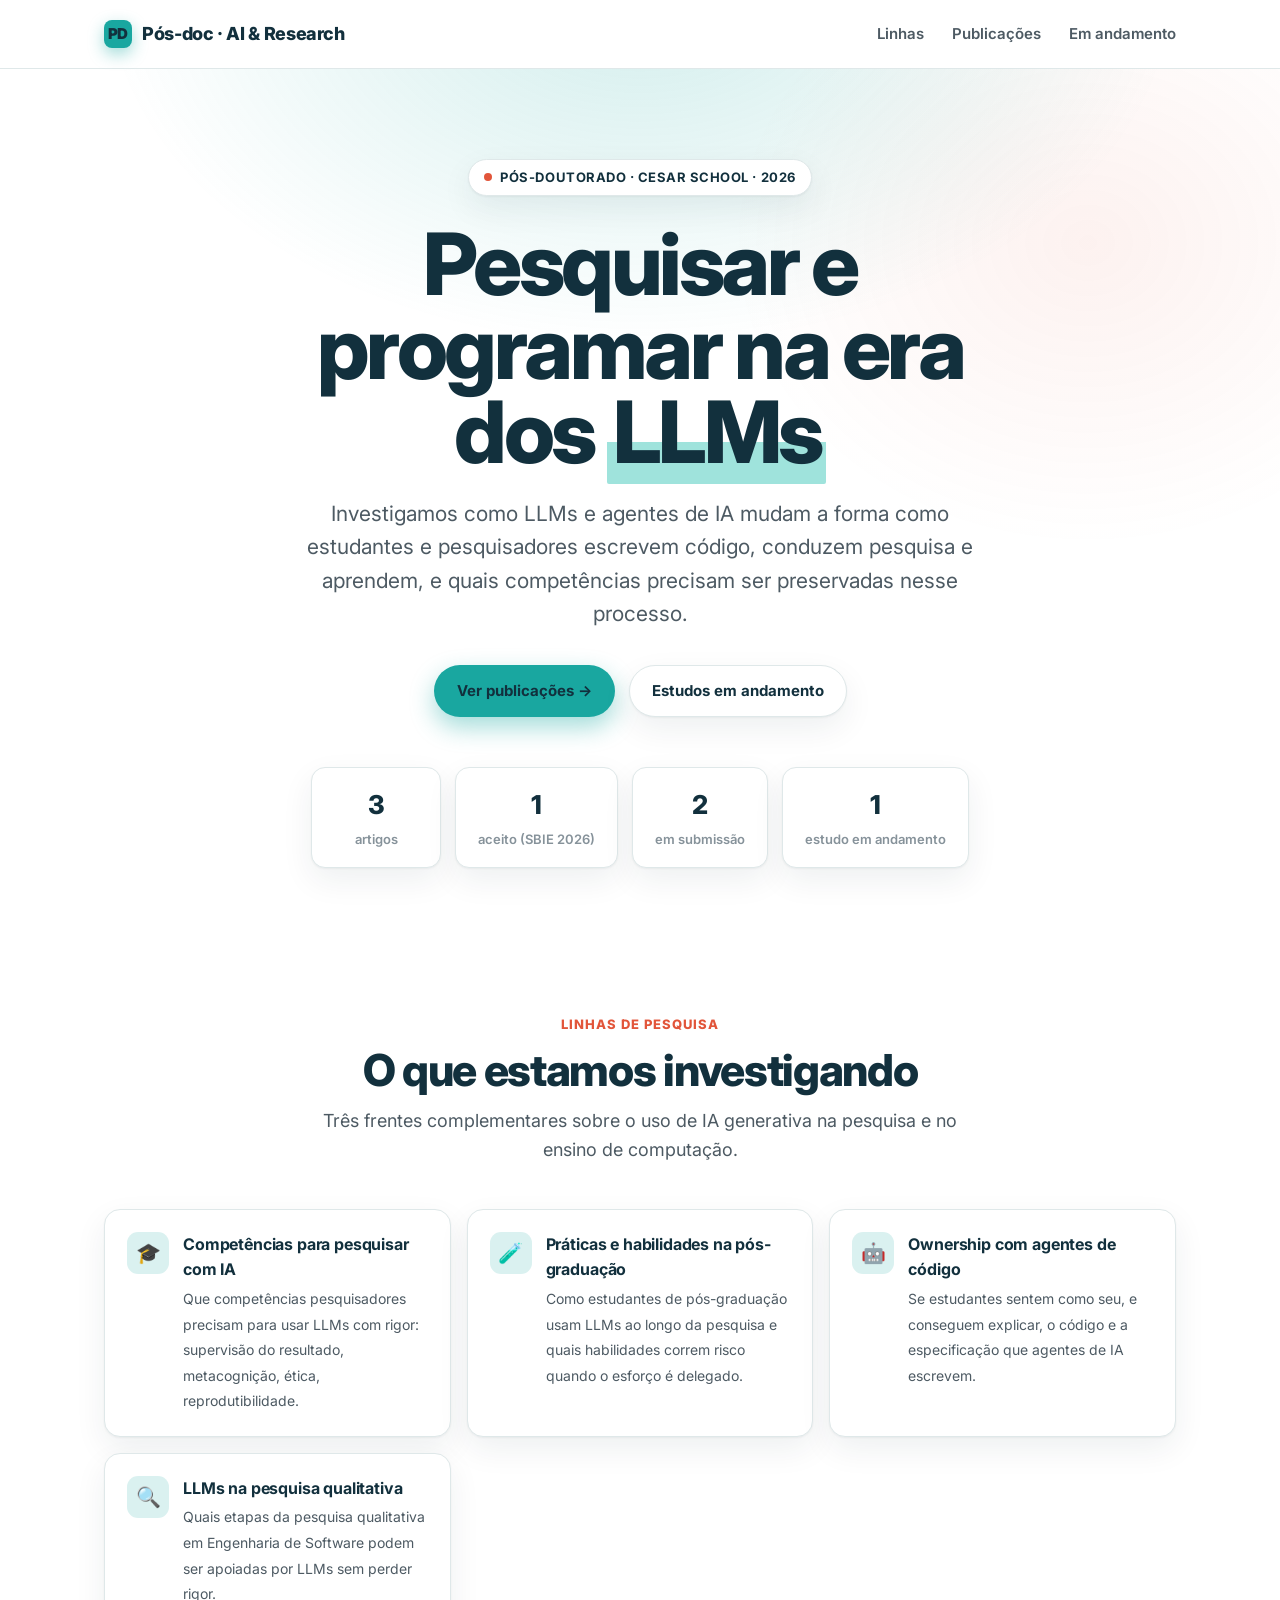
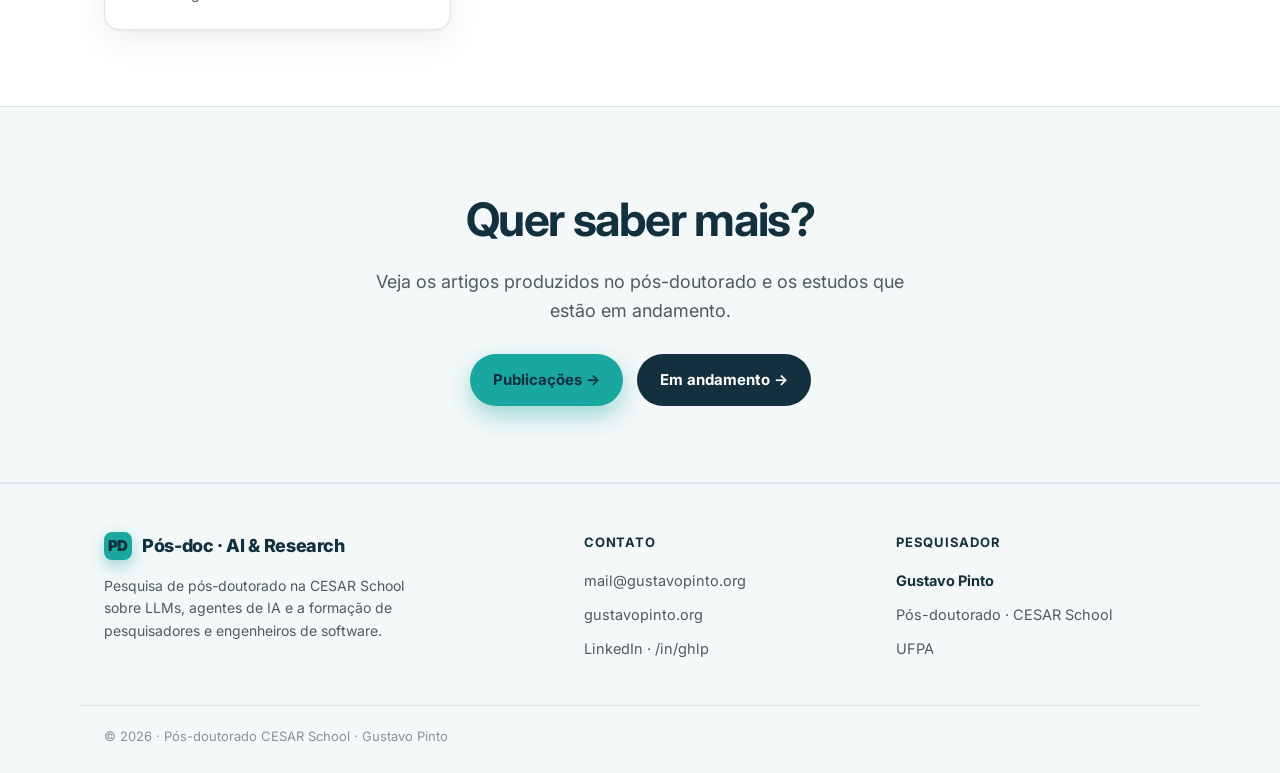
==== index.html @ 8b8cc006 "edits" ====
<!DOCTYPE html>
<html lang="pt-BR">
<head>
  <meta charset="UTF-8" />
  <meta name="viewport" content="width=device-width, initial-scale=1.0" />
  <title>Pós-doc AI & Research · CESAR School</title>
  <meta name="description" content="Pós-doutorado na CESAR School: como LLMs e agentes de IA transformam a formação e a prática de pesquisadores e engenheiros de software." />
  <link rel="preconnect" href="https://fonts.googleapis.com" />
  <link rel="preconnect" href="https://fonts.gstatic.com" crossorigin />
  <link href="https://fonts.googleapis.com/css2?family=Inter:wght@400;500;600;700;800;900&display=swap" rel="stylesheet" />
  <link rel="stylesheet" href="styles.css?v=1" />
  <link rel="icon" href="data:image/svg+xml,<svg xmlns='http://www.w3.org/2000/svg' viewBox='0 0 100 100'><rect width='100' height='100' rx='22' fill='%2319a7a0'/><text x='50' y='68' font-size='50' text-anchor='middle' fill='%23ffffff' font-family='Arial' font-weight='bold'>PD</text></svg>" />
</head>
<body>

  <header class="nav">
    <div class="wrap nav-inner">
      <a class="brand" href="index.html"><span class="dot">PD</span> Pós-doc · AI &amp; Research</a>
      <nav class="nav-links">
        <a href="index.html#linhas">Linhas</a>
        <a href="publicacoes.html">Publicações</a>
        <a href="estudos.html">Em andamento</a>
      </nav>
    </div>
  </header>

  <section class="hero">
    <div class="wrap">
      <span class="eyebrow"><span class="pulse"></span> Pós-doutorado · CESAR School · 2026</span>
      <h1>Pesquisar e programar na era dos <span class="mark">LLMs</span></h1>
      <p class="lead">
        Investigamos como LLMs e agentes de IA mudam a forma como estudantes e
        pesquisadores escrevem código, conduzem pesquisa e aprendem, e quais
        competências precisam ser preservadas nesse processo.
      </p>
      <div class="hero-actions">
        <a class="btn btn-primary" href="publicacoes.html">Ver publicações →</a>
        <a class="btn btn-ghost" href="estudos.html">Estudos em andamento</a>
      </div>

      <div class="stats">
        <div class="stat"><b>3</b><span>artigos</span></div>
        <div class="stat"><b>1</b><span>aceito (SBIE 2026)</span></div>
        <div class="stat"><b>2</b><span>em submissão</span></div>
        <div class="stat"><b>1</b><span>estudo em andamento</span></div>
      </div>
    </div>
  </section>

  <section id="linhas">
    <div class="wrap">
      <div class="section-head center">
        <div class="kicker">Linhas de pesquisa</div>
        <h2>O que estamos investigando</h2>
        <p>Três frentes complementares sobre o uso de IA generativa na pesquisa e no ensino de computação.</p>
      </div>
      <div class="obj-grid">
        <div class="obj-card"><div class="ic">🎓</div><div><b>Competências para pesquisar com IA</b><span>Que competências pesquisadores precisam para usar LLMs com rigor: supervisão do resultado, metacognição, ética, reprodutibilidade.</span></div></div>
        <div class="obj-card"><div class="ic">🧪</div><div><b>Práticas e habilidades na pós-graduação</b><span>Como estudantes de pós-graduação usam LLMs ao longo da pesquisa e quais habilidades correm risco quando o esforço é delegado.</span></div></div>
        <div class="obj-card"><div class="ic">🤖</div><div><b>Ownership com agentes de código</b><span>Se estudantes sentem como seu, e conseguem explicar, o código e a especificação que agentes de IA escrevem.</span></div></div>
        <div class="obj-card"><div class="ic">🔍</div><div><b>LLMs na pesquisa qualitativa</b><span>Quais etapas da pesquisa qualitativa em Engenharia de Software podem ser apoiadas por LLMs sem perder rigor.</span></div></div>
      </div>
    </div>
  </section>

  <section class="cta soft">
    <div class="wrap">
      <h2>Quer saber mais?</h2>
      <p>Veja os artigos produzidos no pós-doutorado e os estudos que estão em andamento.</p>
      <div class="cta-actions">
        <a class="btn btn-primary" href="publicacoes.html">Publicações →</a>
        <a class="btn btn-dark" href="estudos.html">Em andamento →</a>
      </div>
    </div>
  </section>

  <footer class="footer">
    <div class="wrap footer-grid">
      <div class="f-brand">
        <a class="brand" href="index.html"><span class="dot">PD</span> Pós-doc · AI &amp; Research</a>
        <p>Pesquisa de pós-doutorado na CESAR School sobre LLMs, agentes de IA e a formação de pesquisadores e engenheiros de software.</p>
      </div>
      <div class="f-col">
        <h4>Contato</h4>
        <a href="mailto:mail@gustavopinto.org">mail@gustavopinto.org</a>
        <a href="https://gustavopinto.org" target="_blank" rel="noopener">gustavopinto.org</a>
        <a href="https://www.linkedin.com/in/ghlp/" target="_blank" rel="noopener">LinkedIn · /in/ghlp</a>
      </div>
      <div class="f-col">
        <h4>Pesquisador</h4>
        <span class="f-name">Gustavo Pinto</span>
        <span>Pós-doutorado · CESAR School</span>
        <span>UFPA</span>
      </div>
    </div>
    <div class="wrap footer-bottom">
      <p>© 2026 · Pós-doutorado CESAR School · Gustavo Pinto</p>
    </div>
  </footer>

</body>
</html>
---- styles.css ----
:root {
  --bg: #ffffff;
  --bg-soft: #f4f8f8;
  --ink: #1b2227;
  --ink-soft: #4d5a63;
  --muted: #86929a;
  --line: #dfe8e9;
  --navy: #12303d;        /* azul-petróleo (títulos) */
  --navy-rgb: 18, 48, 61;
  --brand: #19a7a0;       /* verde-água (destaques) */
  --brand-rgb: 25, 167, 160;
  --brand-2: #9fe3dc;     /* marca-texto */
  --brand-ink: #0b6b66;   /* verde escuro legível */
  --accent: #e2553a;      /* coral */
  --accent-rgb: 226, 85, 58;
  --radius: 18px;
  --shadow: 0 1px 2px rgba(27, 34, 39, .05), 0 12px 32px rgba(var(--navy-rgb), .07);
  --shadow-lg: 0 30px 80px rgba(var(--navy-rgb), .14);
  --max: 1120px;
  --font: "Inter", -apple-system, BlinkMacSystemFont, "Segoe UI", Roboto, Helvetica, Arial, sans-serif;
  --mono: "JetBrains Mono", "SF Mono", ui-monospace, Menlo, Consolas, monospace;
}

* { box-sizing: border-box; }
html { scroll-behavior: smooth; }

body {
  margin: 0;
  font-family: var(--font);
  color: var(--ink);
  background: var(--bg);
  line-height: 1.6;
  -webkit-font-smoothing: antialiased;
  text-rendering: optimizeLegibility;
}

h1, h2, h3, h4 { color: var(--navy); }
a { color: inherit; text-decoration: none; }
.wrap { width: 100%; max-width: var(--max); margin: 0 auto; padding: 0 24px; }

/* destaque marca-texto, sem gradiente na fonte */
.mark { background: linear-gradient(transparent 60%, var(--brand-2) 60%); padding: 0 .06em; border-radius: 2px; }

/* ---------- Nav ---------- */
.nav {
  position: sticky; top: 0; z-index: 50;
  background: rgba(255, 255, 255, .85);
  backdrop-filter: saturate(180%) blur(14px);
  border-bottom: 1px solid var(--line);
}
.nav-inner { display: flex; align-items: center; justify-content: space-between; height: 68px; }
.brand { display: inline-flex; align-items: center; gap: 10px; font-weight: 800; font-size: 18px; letter-spacing: -.02em; color: var(--navy); }
.brand-logo { height: 30px; width: auto; display: block; }
.footer .brand-logo { height: 26px; }
.brand .dot {
  width: 28px; height: 28px; border-radius: 8px;
  background: var(--brand);
  display: inline-flex; align-items: center; justify-content: center;
  color: var(--navy); font-size: 15px; font-weight: 900;
  box-shadow: 0 6px 16px rgba(var(--brand-rgb), .4);
}
.nav-links { display: flex; align-items: center; gap: 28px; }
.nav-links > a, .dropdown-toggle { color: var(--ink-soft); font-weight: 600; font-size: 15px; transition: color .15s; }
.nav-links > a:hover, .dropdown-toggle:hover { color: var(--navy); }

/* Dropdown */
.dropdown { position: relative; }
.dropdown-toggle { background: none; border: none; font: inherit; cursor: pointer; display: inline-flex; align-items: center; gap: 6px; padding: 0; }
.dropdown-toggle .caret { font-size: 11px; transition: transform .2s; }
.dropdown:hover .dropdown-toggle .caret, .dropdown:focus-within .dropdown-toggle .caret { transform: rotate(180deg); }
.dropdown-menu {
  position: absolute; top: calc(100% + 16px); right: 0; min-width: 270px;
  background: #fff; border: 1px solid var(--line); border-radius: 14px;
  box-shadow: var(--shadow-lg); padding: 8px;
  opacity: 0; visibility: hidden; transform: translateY(-6px); transition: all .18s ease;
}
.dropdown-menu::before { content: ""; position: absolute; top: -16px; left: 0; right: 0; height: 16px; }
.dropdown:hover .dropdown-menu, .dropdown:focus-within .dropdown-menu { opacity: 1; visibility: visible; transform: translateY(0); }
.dropdown-menu a { display: flex; gap: 10px; align-items: center; padding: 10px 12px; border-radius: 10px; font-size: 14px; font-weight: 600; color: var(--ink-soft); }
.dropdown-menu a:hover { background: var(--bg-soft); color: var(--navy); }
.dropdown-menu a b { color: var(--accent); font-weight: 800; }

/* ---------- Buttons ---------- */
.btn {
  display: inline-flex; align-items: center; gap: 9px;
  padding: 13px 22px; border-radius: 999px; font-weight: 700; font-size: 15px;
  border: 1px solid transparent; cursor: pointer;
  transition: transform .15s ease, box-shadow .2s ease, background .2s; white-space: nowrap;
}
.btn:active { transform: translateY(1px); }
.btn-primary { background: var(--brand); color: var(--navy); box-shadow: 0 10px 24px rgba(var(--brand-rgb), .4); }
.btn-primary:hover { background: #14918b; box-shadow: 0 14px 32px rgba(var(--brand-rgb), .5); transform: translateY(-2px); }
.btn-dark { background: var(--navy); color: #fff; }
.btn-dark:hover { transform: translateY(-2px); box-shadow: 0 14px 30px rgba(var(--navy-rgb), .3); }
.btn-ghost { background: #fff; color: var(--navy); border-color: var(--line); box-shadow: var(--shadow); }
.btn-ghost:hover { border-color: #c3dcdc; transform: translateY(-2px); }
.btn-sm { padding: 9px 16px; font-size: 14px; }

/* ---------- Hero ---------- */
.hero {
  position: relative; overflow: hidden; padding: 90px 0 70px; text-align: center;
  background:
    radial-gradient(60% 60% at 50% -10%, rgba(var(--brand-rgb), .20), transparent 70%),
    radial-gradient(40% 50% at 85% 20%, rgba(var(--accent-rgb), .08), transparent 70%),
    var(--bg);
}
.eyebrow {
  display: inline-flex; align-items: center; gap: 8px;
  font-size: 13px; font-weight: 700; letter-spacing: .04em; text-transform: uppercase;
  color: var(--navy); background: #fff; border: 1px solid var(--line);
  padding: 7px 15px; border-radius: 999px; box-shadow: var(--shadow); margin-bottom: 26px;
}
.eyebrow .pulse { width: 8px; height: 8px; border-radius: 50%; background: var(--accent); box-shadow: 0 0 0 0 rgba(var(--accent-rgb), .5); animation: pulse 2s infinite; }
@keyframes pulse { 0% { box-shadow: 0 0 0 0 rgba(var(--accent-rgb), .5); } 70% { box-shadow: 0 0 0 9px rgba(var(--accent-rgb), 0); } 100% { box-shadow: 0 0 0 0 rgba(var(--accent-rgb), 0); } }
.hero h1 { font-size: clamp(44px, 8vw, 86px); line-height: .98; letter-spacing: -.04em; font-weight: 800; margin: 0 auto 22px; max-width: 14ch; }
.hero p.lead { font-size: clamp(17px, 2.4vw, 21px); color: var(--ink-soft); max-width: 56ch; margin: 0 auto 34px; }
.hero-actions { display: flex; gap: 14px; justify-content: center; flex-wrap: wrap; }

.stats { display: flex; flex-wrap: wrap; justify-content: center; gap: 14px; margin-top: 50px; }
.stat { background: #fff; border: 1px solid var(--line); border-radius: 14px; padding: 16px 22px; box-shadow: var(--shadow); min-width: 130px; }
.stat b { display: block; font-size: 26px; font-weight: 800; letter-spacing: -.02em; color: var(--navy); }
.stat span { font-size: 13px; color: var(--muted); font-weight: 600; }

/* ---------- Sections ---------- */
section { padding: 76px 0; }
.section-head { max-width: 660px; margin-bottom: 44px; }
.section-head.center { margin-left: auto; margin-right: auto; text-align: center; }
.kicker { font-size: 13px; font-weight: 800; letter-spacing: .08em; text-transform: uppercase; color: var(--accent); margin-bottom: 12px; }
.section-head h2 { font-size: clamp(30px, 5vw, 44px); line-height: 1.05; letter-spacing: -.03em; font-weight: 800; margin: 0 0 14px; }
.section-head p { font-size: 18px; color: var(--ink-soft); margin: 0; }
.soft { background: var(--bg-soft); border-top: 1px solid var(--line); border-bottom: 1px solid var(--line); }

/* ---------- Objetivos de aprendizagem ---------- */
.obj-grid { display: grid; grid-template-columns: repeat(auto-fit, minmax(280px, 1fr)); gap: 16px; }
.obj-card { display: flex; gap: 14px; padding: 22px; border: 1px solid var(--line); border-radius: 16px; background: #fff; box-shadow: var(--shadow); transition: transform .2s, box-shadow .2s; }
.obj-card:hover { transform: translateY(-3px); box-shadow: var(--shadow-lg); }
.obj-card .ic { flex: none; width: 42px; height: 42px; border-radius: 11px; background: rgba(var(--brand-rgb), .16); display: flex; align-items: center; justify-content: center; font-size: 20px; }
.obj-card b { display: block; font-size: 16px; margin-bottom: 3px; letter-spacing: -.01em; color: var(--navy); }
.obj-card span { font-size: 14px; color: var(--ink-soft); }

/* ---------- Module cards ---------- */
.modules-grid { display: grid; grid-template-columns: repeat(auto-fill, minmax(330px, 1fr)); gap: 20px; }
.mod-card {
  position: relative; display: flex; flex-direction: column;
  background: #fff; border: 1px solid var(--line); border-radius: var(--radius);
  padding: 28px; box-shadow: var(--shadow);
  transition: transform .2s ease, box-shadow .25s ease, border-color .2s; overflow: hidden;
}
.mod-card::before { content: ""; position: absolute; inset: 0 0 auto 0; height: 4px; background: linear-gradient(90deg, var(--brand), var(--accent)); opacity: 0; transition: opacity .25s; }
.mod-card:hover { transform: translateY(-5px); box-shadow: var(--shadow-lg); border-color: #b5dedb; }
.mod-card:hover::before { opacity: 1; }
.mod-top { display: flex; align-items: center; justify-content: space-between; margin-bottom: 18px; }
.mod-num { width: 46px; height: 46px; border-radius: 13px; background: rgba(var(--brand-rgb), .16); color: var(--navy); display: flex; align-items: center; justify-content: center; font-weight: 800; font-size: 18px; border: 1px solid rgba(var(--brand-rgb), .3); }
.mod-time { font-size: 13px; font-weight: 700; color: var(--muted); background: var(--bg-soft); padding: 5px 11px; border-radius: 999px; border: 1px solid var(--line); }
.mod-card h3 { font-size: 20px; letter-spacing: -.02em; margin: 0 0 10px; line-height: 1.2; }
.mod-card p { font-size: 15px; color: var(--ink-soft); margin: 0 0 20px; flex: 1; }
.mod-foot { display: flex; align-items: center; gap: 12px; flex-wrap: wrap; }
.mod-link { font-weight: 700; font-size: 14px; color: var(--accent); display: inline-flex; align-items: center; gap: 6px; }
.mod-link .arr { transition: transform .2s; }
.mod-card:hover .mod-link .arr { transform: translateX(4px); }
.pill-pdf { font-size: 12px; font-weight: 700; color: var(--ink-soft); display: inline-flex; align-items: center; gap: 6px; padding: 5px 11px; border-radius: 999px; border: 1px solid var(--line); background: #fff; transition: border-color .2s, color .2s; }
.pill-pdf:hover { border-color: var(--accent); color: var(--accent); }
.pill-soon { font-size: 12px; font-weight: 700; color: var(--muted); }

/* ---------- CTA ---------- */
.cta { text-align: center; }
.cta h2 { font-size: clamp(30px, 5vw, 46px); letter-spacing: -.03em; margin: 0 0 12px; }
.cta p { font-size: 18px; color: var(--ink-soft); max-width: 50ch; margin: 0 auto 28px; }
.cta-actions { display: flex; gap: 14px; justify-content: center; flex-wrap: wrap; }

/* ---------- Footer ---------- */
.footer { border-top: 1px solid var(--line); padding: 48px 0 26px; background: var(--bg-soft); }
.footer-grid { display: grid; grid-template-columns: 1.6fr 1fr 1fr; gap: 32px; }
.f-brand .brand { margin-bottom: 14px; }
.f-brand p { color: var(--ink-soft); font-size: 14px; margin: 0; max-width: 34ch; }
.f-col h4 { font-size: 13px; text-transform: uppercase; letter-spacing: .06em; margin: 0 0 16px; }
.f-col a, .f-col span { display: block; font-size: 14.5px; color: var(--ink-soft); margin-bottom: 11px; transition: color .15s; }
.f-col a:hover { color: var(--accent); }
.f-name { color: var(--navy) !important; font-weight: 700; }
.f-muted { color: var(--muted) !important; }
.f-soon { color: var(--ink-soft); cursor: default; display: inline-flex !important; align-items: center; gap: 7px; }
.f-soon .tagx { font-size: 10px; font-weight: 700; text-transform: uppercase; letter-spacing: .05em; color: var(--brand-ink); background: rgba(var(--brand-rgb), .18); padding: 2px 7px; border-radius: 999px; }
.footer-bottom { margin-top: 34px; padding-top: 20px; border-top: 1px solid var(--line); }
.footer-bottom p { color: var(--muted); font-size: 13px; margin: 0; }

/* ---------- Page hero (subpáginas) ---------- */
.page-hero { padding: 56px 0 8px; background: radial-gradient(50% 60% at 50% -20%, rgba(var(--brand-rgb), .16), transparent 70%), var(--bg); }
.crumb { font-size: 14px; font-weight: 600; color: var(--muted); margin-bottom: 22px; display: inline-flex; align-items: center; gap: 6px; }
.crumb:hover { color: var(--accent); }
.page-hero h1 { font-size: clamp(36px, 6vw, 60px); letter-spacing: -.035em; font-weight: 800; margin: 0 0 8px; line-height: 1.02; }
.page-hero h1 .muted2 { color: var(--muted); }
.page-hero .lead { font-size: 18px; color: var(--ink-soft); max-width: 60ch; margin: 14px 0 0; }
.divider { height: 4px; width: 64px; border-radius: 3px; background: var(--brand); margin: 34px 0 0; }

/* ---------- Module detail / Prework blocks ---------- */
.mod-block { padding: 0; margin-bottom: 8px; }
.sub { font-size: 13px; font-weight: 800; letter-spacing: .06em; text-transform: uppercase; color: var(--accent); margin: 30px 0 14px; }
.content-list { list-style: none; padding: 0; margin: 0; display: grid; gap: 9px; }
.content-list > li { position: relative; padding-left: 28px; font-size: 16px; color: var(--ink); }
.content-list > li::before { content: ""; position: absolute; left: 6px; top: 11px; width: 7px; height: 7px; border-radius: 50%; background: var(--brand); }
.content-list ul { margin: 8px 0 4px; padding-left: 4px; list-style: none; display: grid; gap: 6px; }
.content-list ul li { position: relative; padding-left: 20px; font-size: 15px; color: var(--ink-soft); }
.content-list ul li::before { content: ""; position: absolute; left: 4px; top: 9px; width: 5px; height: 5px; border-radius: 1px; background: var(--muted); }

.exercise { margin-top: 22px; padding: 20px 22px; border-radius: 16px; background: rgba(var(--brand-rgb), .08); border: 1px solid rgba(var(--brand-rgb), .28); }
.exercise .tag { display: inline-flex; align-items: center; gap: 7px; font-size: 12px; font-weight: 800; letter-spacing: .05em; text-transform: uppercase; color: var(--brand-ink); margin-bottom: 8px; }
.exercise p { margin: 0; font-size: 15px; color: var(--ink); }

.refs { margin-top: 22px; display: grid; gap: 8px; }
.ref { display: flex; align-items: center; gap: 10px; font-size: 14px; color: var(--ink-soft); padding: 11px 14px; border-radius: 12px; border: 1px solid var(--line); background: var(--bg-soft); transition: border-color .15s, transform .15s; }
.ref:hover { border-color: #b5dedb; transform: translateX(3px); }
.ref .ic { color: var(--accent); flex: none; }
.ref b { color: var(--navy); font-weight: 700; }

/* Prev / next */
.prevnext { display: flex; gap: 14px; margin-top: 40px; }
.prevnext a { flex: 1; padding: 18px 22px; border: 1px solid var(--line); border-radius: 16px; background: #fff; box-shadow: var(--shadow); transition: transform .15s, box-shadow .2s, border-color .2s; }
.prevnext a:hover { transform: translateY(-3px); box-shadow: var(--shadow-lg); border-color: #b5dedb; }
.prevnext .dir { font-size: 12px; color: var(--muted); font-weight: 700; text-transform: uppercase; letter-spacing: .05em; }
.prevnext b { display: block; font-size: 15.5px; margin-top: 4px; letter-spacing: -.01em; color: var(--navy); }
.prevnext .next { text-align: right; }
.prevnext .spacer { flex: 1; }

/* ---------- Prework steps ---------- */
.step { display: flex; gap: 18px; margin-bottom: 34px; }
.step .step-num { flex: none; width: 40px; height: 40px; border-radius: 50%; background: var(--brand); color: var(--navy); display: flex; align-items: center; justify-content: center; font-weight: 800; box-shadow: var(--shadow); }
.step .step-body { flex: 1; min-width: 0; }
.step h3 { margin: 6px 0 8px; font-size: 21px; letter-spacing: -.02em; }
.step p { margin: 0 0 12px; font-size: 16px; color: var(--ink-soft); }
.step p b { color: var(--ink); }

.callout { margin: 16px 0; padding: 16px 20px; border-radius: 14px; background: rgba(var(--brand-rgb), .08); border: 1px solid rgba(var(--brand-rgb), .28); }
.callout .tag { display: inline-flex; align-items: center; gap: 7px; font-size: 12px; font-weight: 800; letter-spacing: .05em; text-transform: uppercase; color: var(--brand-ink); margin-bottom: 6px; }
.callout p { margin: 0; font-size: 15px; color: var(--ink); }
.callout ul { margin: 6px 0 0; padding-left: 20px; }
.callout li { font-size: 15px; color: var(--ink); margin: 4px 0; }

.doc-callout { display: flex; align-items: center; gap: 12px; padding: 16px 20px; border-radius: 14px; border: 1px solid var(--line); border-left: 4px solid var(--brand); background: var(--bg-soft); font-size: 15px; margin: 24px 0 0; }
.doc-callout a { color: var(--accent); font-weight: 700; }

a.inline { color: var(--accent); font-weight: 600; }
a.inline:hover { text-decoration: underline; }

/* Tabelas (modelos / hardware) */
.mtable-wrap { border: 1px solid var(--line); border-radius: 14px; overflow-x: auto; margin: 14px 0; box-shadow: var(--shadow); }
.mtable { width: 100%; border-collapse: collapse; font-size: 14.5px; min-width: 460px; }
.mtable th { text-align: left; background: var(--bg-soft); color: var(--navy); font-size: 12px; text-transform: uppercase; letter-spacing: .05em; padding: 12px 16px; border-bottom: 1px solid var(--line); white-space: nowrap; }
.mtable td { padding: 12px 16px; border-bottom: 1px solid var(--line); color: var(--ink); vertical-align: top; }
.mtable tbody tr:last-child td { border-bottom: 0; }
.badge-gen, .badge-emb { display: inline-block; font-size: 11px; font-weight: 700; padding: 2px 8px; border-radius: 999px; white-space: nowrap; }
.badge-gen { background: rgba(var(--accent-rgb), .12); color: var(--accent); }
.badge-emb { background: rgba(var(--navy-rgb), .08); color: var(--navy); }

/* ---------- Responsive ---------- */
@media (max-width: 880px) {
  .prevnext { flex-direction: column; }
  .prevnext .next { text-align: left; }
}
@media (max-width: 700px) {
  .footer-grid { grid-template-columns: 1fr; gap: 26px; }
}
@media (max-width: 620px) {
  .nav-links { gap: 18px; }
  .nav-links > a:not(.btn), .dropdown { display: none; }
  section { padding: 56px 0; }
}


/* ---------- Estudos (adições do site do pós-doc) ---------- */
.status { font-size: 12px; font-weight: 700; padding: 5px 11px; border-radius: 999px; border: 1px solid var(--line); white-space: nowrap; }
.status.done { color: var(--brand-ink); background: rgba(var(--brand-rgb), .12); border-color: rgba(var(--brand-rgb), .3); }
.status.wip { color: var(--accent); background: rgba(var(--accent-rgb), .08); border-color: rgba(var(--accent-rgb), .25); }
.prose { max-width: 72ch; }
.prose p { font-size: 16.5px; color: var(--ink); margin: 0 0 14px; }
.rq { display: flex; gap: 14px; padding: 18px 20px; border: 1px solid var(--line); border-radius: 14px; background: #fff; box-shadow: var(--shadow); margin-bottom: 10px; }
.rq b.rq-id { flex: none; color: var(--accent); font-weight: 800; }
.rq span { font-size: 15.5px; color: var(--ink); }
.chip-grid { display: flex; flex-wrap: wrap; gap: 10px; }
.chip { font-size: 14px; font-weight: 600; color: var(--navy); background: #fff; border: 1px solid var(--line); padding: 8px 14px; border-radius: 999px; box-shadow: var(--shadow); }
.bar { height: 10px; border-radius: 999px; background: var(--line); overflow: hidden; margin-top: 8px; }
.bar > i { display: block; height: 100%; background: var(--brand); border-radius: 999px; }
.bar.acc > i { background: var(--accent); }
.metric-grid { display: grid; grid-template-columns: repeat(auto-fit, minmax(240px, 1fr)); gap: 16px; }
.metric { padding: 20px 22px; border: 1px solid var(--line); border-radius: 16px; background: #fff; box-shadow: var(--shadow); }
.metric b { display: block; font-size: 30px; font-weight: 800; letter-spacing: -.02em; color: var(--navy); }
.metric span { font-size: 14px; color: var(--ink-soft); }
.note { font-size: 13.5px; color: var(--muted); margin-top: 14px; }

@media (prefers-color-scheme: dark) {
  :root {
    --bg: #0f1619; --bg-soft: #142024; --ink: #e3eaec; --ink-soft: #a9b7bd; --muted: #7c8b91;
    --line: #23343a; --navy: #e6f2f2; --brand-ink: #6fd6cd; --brand-2: rgba(25, 167, 160, .45);
  }
  .nav { background: rgba(15, 22, 25, .85); }
  .btn-primary { color: #0f1619; }
  .btn-dark { background: var(--brand); color: #0f1619; }
  .btn-ghost, .obj-card, .mod-card, .dropdown-menu, .eyebrow, .stat, .rq, .chip, .metric, .prevnext a, .mod-card .pill-pdf { background: #142024; }
  .mod-num, .step .step-num { color: var(--navy); }
}
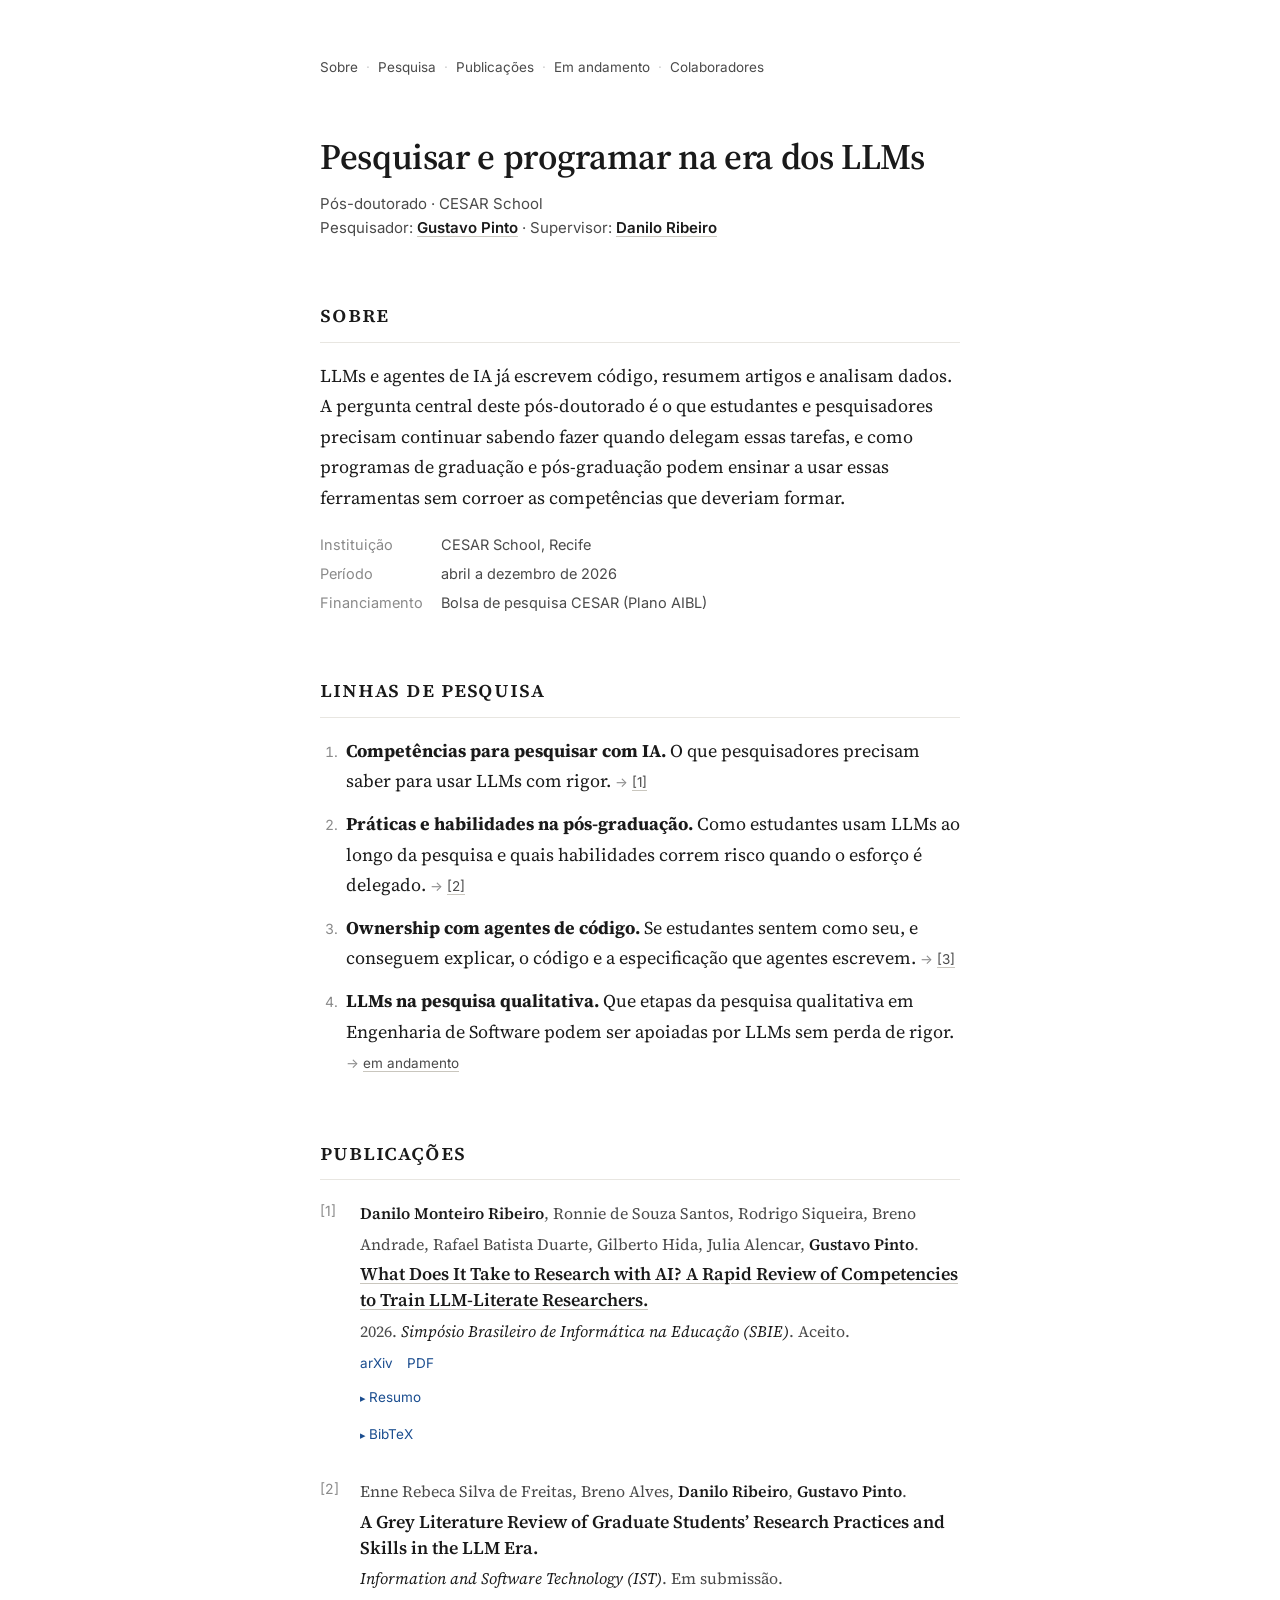
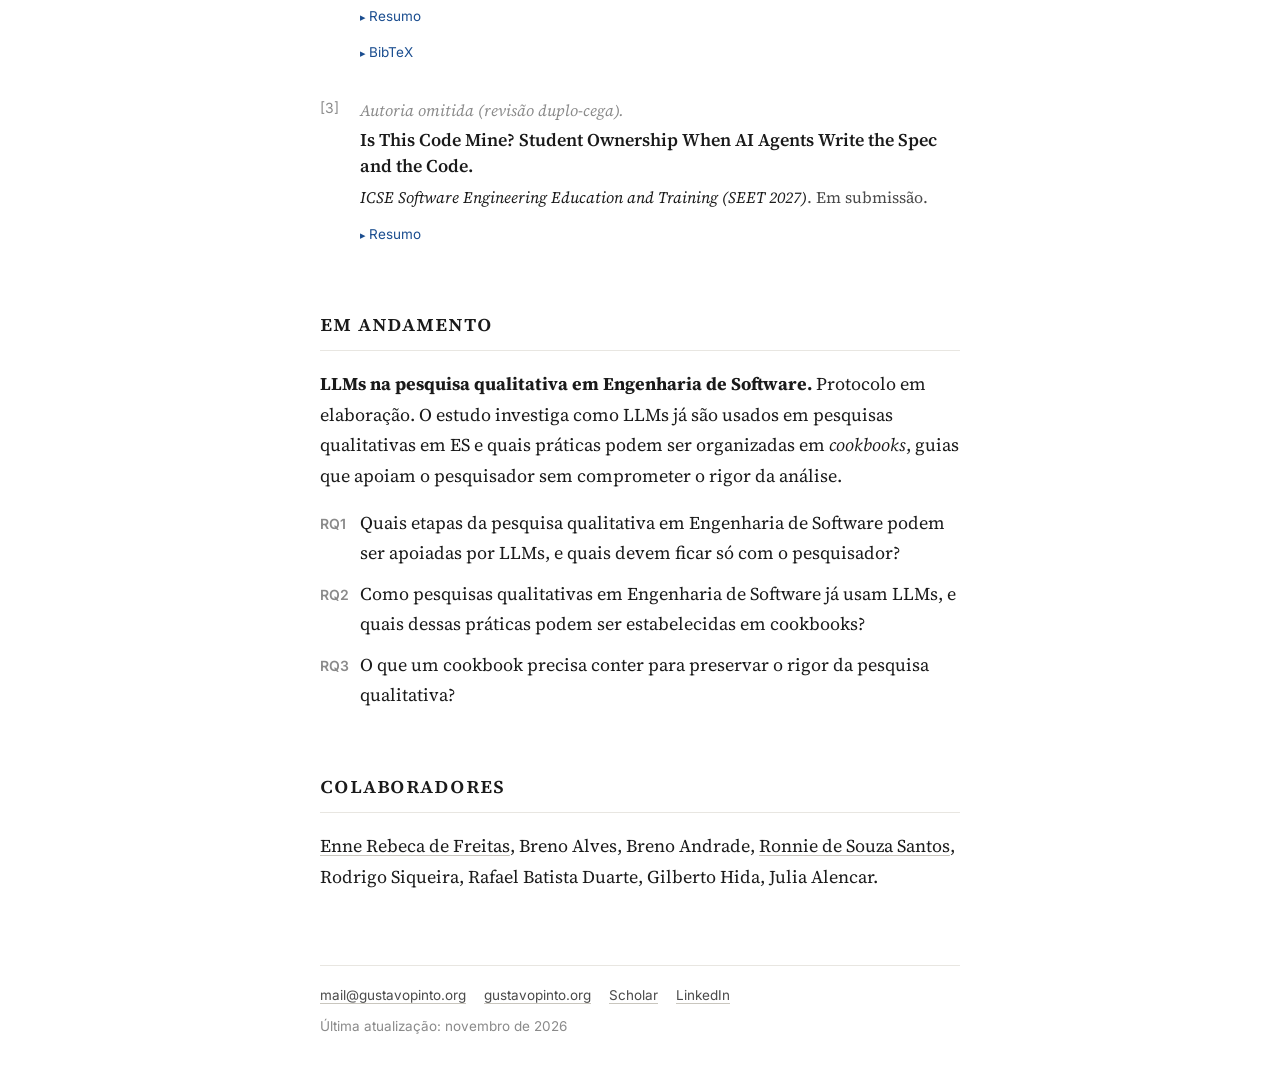
==== commit 9ee4a620: "edits" ====
--- a/index.html
+++ b/index.html
@@ -3,100 +3,300 @@
 <head>
   <meta charset="UTF-8" />
   <meta name="viewport" content="width=device-width, initial-scale=1.0" />
-  <title>Pós-doc AI & Research · CESAR School</title>
-  <meta name="description" content="Pós-doutorado na CESAR School: como LLMs e agentes de IA transformam a formação e a prática de pesquisadores e engenheiros de software." />
+  <title>Pós-doutorado · CESAR School</title>
+  <meta name="description" content="Pós-doutorado de Gustavo Pinto na CESAR School, sob supervisão de Danilo Ribeiro: LLMs, agentes de IA e a formação de pesquisadores e engenheiros de software." />
+  <meta name="author" content="Gustavo Pinto" />
+
+  <!-- Open Graph (prévia ao compartilhar o link) -->
+  <meta property="og:type" content="website" />
+  <meta property="og:title" content="Pesquisar e programar na era dos LLMs" />
+  <meta property="og:description" content="Pós-doutorado na CESAR School: competências para pesquisar com IA, práticas na pós-graduação e ownership de código escrito por agentes." />
+  <meta property="og:locale" content="pt_BR" />
+  <meta name="twitter:card" content="summary" />
+
+  <link rel="icon" href="data:image/svg+xml,<svg xmlns='http://www.w3.org/2000/svg' viewBox='0 0 100 100'><rect width='100' height='100' rx='16' fill='%231a4d8f'/><text x='50' y='69' font-size='54' text-anchor='middle' fill='%23ffffff' font-family='Georgia,serif'>π</text></svg>" />
+
   <link rel="preconnect" href="https://fonts.googleapis.com" />
   <link rel="preconnect" href="https://fonts.gstatic.com" crossorigin />
-  <link href="https://fonts.googleapis.com/css2?family=Inter:wght@400;500;600;700;800;900&display=swap" rel="stylesheet" />
-  <link rel="stylesheet" href="styles.css?v=1" />
-  <link rel="icon" href="data:image/svg+xml,<svg xmlns='http://www.w3.org/2000/svg' viewBox='0 0 100 100'><rect width='100' height='100' rx='22' fill='%2319a7a0'/><text x='50' y='68' font-size='50' text-anchor='middle' fill='%23ffffff' font-family='Arial' font-weight='bold'>PD</text></svg>" />
+  <link href="https://fonts.googleapis.com/css2?family=Inter:wght@400;500;600&family=Source+Serif+4:ital,opsz,wght@0,8..60,400;0,8..60,600;1,8..60,400&display=swap" rel="stylesheet" />
+
+  <!-- Metadados estruturados (schema.org) das publicações não anônimas -->
+  <script type="application/ld+json">
+  {
+    "@context": "https://schema.org",
+    "@graph": [
+      {
+        "@type": "ScholarlyArticle",
+        "headline": "What Does It Take to Research with AI? A Rapid Review of Competencies to Train LLM-Literate Researchers",
+        "author": ["Danilo Monteiro Ribeiro", "Ronnie de Souza Santos", "Rodrigo Siqueira", "Breno Andrade", "Rafael Batista Duarte", "Gilberto Hida", "Julia Alencar", "Gustavo Pinto"],
+        "datePublished": "2026",
+        "isPartOf": "Simpósio Brasileiro de Informática na Educação (SBIE 2026)",
+        "url": "https://arxiv.org/abs/2607.16083"
+      },
+      {
+        "@type": "ScholarlyArticle",
+        "headline": "A Grey Literature Review of Graduate Students’ Research Practices and Skills in the LLM Era",
+        "author": ["Enne Rebeca Silva de Freitas", "Breno Alves", "Danilo Ribeiro", "Gustavo Pinto"],
+        "creativeWorkStatus": "Under review"
+      }
+    ]
+  }
+  </script>
+
+  <style>
+    :root {
+      --ink: #1a1a1a;
+      --soft: #4a4a4a;
+      --muted: #8a8a8a;
+      --line: #e8e6e1;
+      --accent: #1a4d8f;
+      --code-bg: #f7f6f3;
+      --serif: "Source Serif 4", Georgia, "Times New Roman", serif;
+      --sans: "Inter", -apple-system, BlinkMacSystemFont, "Segoe UI", Roboto, sans-serif;
+      --mono: "SF Mono", ui-monospace, Menlo, Consolas, monospace;
+    }
+    * { box-sizing: border-box; }
+    html { scroll-behavior: smooth; }
+    body {
+      margin: 0; background: #fff; color: var(--ink);
+      font-family: var(--serif); font-size: 18px; line-height: 1.7;
+      -webkit-font-smoothing: antialiased; text-rendering: optimizeLegibility;
+    }
+    main { max-width: 680px; margin: 0 auto; padding: 56px 20px 40px; }
+
+    a { color: inherit; text-decoration: underline; text-decoration-color: #c9c6be; text-underline-offset: 3px; text-decoration-thickness: 1px; transition: color .15s, text-decoration-color .15s; }
+    a:hover { color: var(--accent); text-decoration-color: var(--accent); }
+
+    /* Navegação */
+    nav.top { font-family: var(--sans); font-size: 13.5px; color: var(--muted); margin-bottom: 56px; }
+    nav.top a { text-decoration: none; color: var(--soft); }
+    nav.top a:hover { color: var(--accent); }
+    nav.top .sep { margin: 0 8px; color: #ccc; }
+
+    /* Cabeçalho */
+    h1 { font-size: 36px; font-weight: 600; letter-spacing: -.01em; line-height: 1.2; margin: 0 0 14px; }
+    .byline { font-family: var(--sans); font-size: 15px; color: var(--soft); line-height: 1.6; margin: 0; }
+    .byline b { font-weight: 600; color: var(--ink); }
+
+    /* Seções */
+    section { margin-top: 56px; }
+    h2 {
+      font-family: var(--serif); font-variant: small-caps; text-transform: lowercase;
+      font-size: 22px; font-weight: 600; letter-spacing: .04em; color: var(--ink);
+      margin: 0 0 18px; padding-bottom: 8px; border-bottom: 1px solid var(--line);
+    }
+    p { margin: 0 0 16px; }
+    .facts { font-family: var(--sans); font-size: 14.5px; color: var(--soft); display: grid; grid-template-columns: max-content 1fr; gap: 4px 18px; margin: 20px 0 0; }
+    .facts dt { color: var(--muted); }
+    .facts dd { margin: 0; }
+
+    /* Linhas de pesquisa */
+    ol.lines { padding-left: 22px; margin: 0; }
+    ol.lines li { margin-bottom: 12px; padding-left: 4px; }
+    ol.lines li::marker { color: var(--muted); font-family: var(--sans); font-size: 14px; }
+    .xref { font-family: var(--sans); font-size: 13.5px; color: var(--muted); white-space: nowrap; }
+    .xref a { color: var(--soft); }
+
+    /* Publicações */
+    ol.pubs { list-style: none; padding: 0; margin: 0; counter-reset: pub; }
+    ol.pubs > li { position: relative; padding-left: 40px; margin-bottom: 28px; counter-increment: pub; }
+    ol.pubs > li::before { content: "[" counter(pub) "]"; position: absolute; left: 0; top: 1px; font-family: var(--sans); font-size: 14px; color: var(--muted); }
+    .authors { font-size: 16px; color: var(--soft); }
+    .authors b { color: var(--ink); font-weight: 600; }
+    .title { display: block; font-size: 18px; font-weight: 600; line-height: 1.45; margin: 2px 0; }
+    .venue { font-size: 16px; color: var(--soft); }
+    .venue em { color: var(--ink); }
+    .links { font-family: var(--sans); font-size: 13.5px; margin-top: 6px; display: flex; flex-wrap: wrap; gap: 4px 14px; align-items: baseline; }
+    .links a { color: var(--accent); text-decoration: none; }
+    .links a:hover { text-decoration: underline; }
+
+    details { margin-top: 6px; }
+    details > summary { display: inline; cursor: pointer; font-family: var(--sans); font-size: 13.5px; color: var(--accent); list-style: none; }
+    details > summary::-webkit-details-marker { display: none; }
+    details > summary::before { content: "▸ "; font-size: 11px; }
+    details[open] > summary::before { content: "▾ "; }
+    .abs { font-size: 16px; color: var(--soft); margin: 10px 0 0; padding-left: 14px; border-left: 2px solid var(--line); }
+    pre.bib { position: relative; font-family: var(--mono); font-size: 12.5px; line-height: 1.55; background: var(--code-bg); border: 1px solid var(--line); border-radius: 4px; padding: 14px 16px; margin: 10px 0 0; overflow-x: auto; white-space: pre; }
+    .copy { position: absolute; top: 8px; right: 8px; font-family: var(--sans); font-size: 12px; background: #fff; border: 1px solid var(--line); border-radius: 3px; padding: 2px 8px; cursor: pointer; color: var(--soft); }
+    .copy:hover { color: var(--accent); border-color: var(--accent); }
+    .blind { font-style: italic; color: var(--muted); }
+
+    /* Em andamento */
+    .rq { margin: 0 0 10px; padding-left: 40px; text-indent: -40px; }
+    .rq b { display: inline-block; width: 40px; text-indent: 0; font-family: var(--sans); font-size: 14px; font-weight: 600; color: var(--muted); }
+
+    /* Colaboradores */
+    .people { margin: 0; }
+
+    /* Rodapé */
+    footer { margin-top: 72px; padding-top: 18px; border-top: 1px solid var(--line); font-family: var(--sans); font-size: 13.5px; color: var(--muted); display: flex; flex-wrap: wrap; justify-content: space-between; gap: 8px 20px; }
+    footer a { color: var(--soft); margin-right: 14px; }
+
+    @media (max-width: 560px) {
+      body { font-size: 17px; }
+      main { padding-top: 36px; }
+      h1 { font-size: 29px; }
+      ol.pubs > li { padding-left: 0; }
+      ol.pubs > li::before { position: static; display: block; }
+      .facts { grid-template-columns: 1fr; gap: 0; }
+      .facts dd { margin-bottom: 8px; }
+    }
+  </style>
 </head>
 <body>
-
-  <header class="nav">
-    <div class="wrap nav-inner">
-      <a class="brand" href="index.html"><span class="dot">PD</span> Pós-doc · AI &amp; Research</a>
-      <nav class="nav-links">
-        <a href="index.html#linhas">Linhas</a>
-        <a href="publicacoes.html">Publicações</a>
-        <a href="estudos.html">Em andamento</a>
-      </nav>
+<main>
+
+  <nav class="top" aria-label="Seções">
+    <a href="#sobre">Sobre</a><span class="sep">·</span><a href="#pesquisa">Pesquisa</a><span class="sep">·</span><a href="#publicacoes">Publicações</a><span class="sep">·</span><a href="#andamento">Em andamento</a><span class="sep">·</span><a href="#colaboradores">Colaboradores</a>
+  </nav>
+
+  <header>
+    <h1>Pesquisar e programar na era dos LLMs</h1>
+    <p class="byline">
+      Pós-doutorado · CESAR School<br />
+      Pesquisador: <a href="https://scholar.google.com/citations?user=dOeggYMAAAAJ" target="_blank" rel="noopener"><b>Gustavo Pinto</b></a>
+      · Supervisor: <a href="https://scholar.google.com/citations?user=aFIranwAAAAJ" target="_blank" rel="noopener"><b>Danilo Ribeiro</b></a>
+    </p>
+  </header>
+
+  <section id="sobre">
+    <h2>Sobre</h2>
+    <p>
+      LLMs e agentes de IA já escrevem código, resumem artigos e analisam dados.
+      A pergunta central deste pós-doutorado é o que estudantes e pesquisadores
+      precisam continuar sabendo fazer quando delegam essas tarefas, e como
+      programas de graduação e pós-graduação podem ensinar a usar essas
+      ferramentas sem corroer as competências que deveriam formar.
+    </p>
+    <dl class="facts">
+      <dt>Instituição</dt><dd>CESAR School, Recife</dd>
+      <dt>Período</dt><dd>abril a dezembro de 2026</dd>
+      <dt>Financiamento</dt><dd>Bolsa de pesquisa CESAR (Plano AIBL)</dd>
+    </dl>
+  </section>
+
+  <section id="pesquisa">
+    <h2>Linhas de pesquisa</h2>
+    <ol class="lines">
+      <li><b>Competências para pesquisar com IA.</b> O que pesquisadores precisam saber para usar LLMs com rigor. <span class="xref">→ <a href="#p1">[1]</a></span></li>
+      <li><b>Práticas e habilidades na pós-graduação.</b> Como estudantes usam LLMs ao longo da pesquisa e quais habilidades correm risco quando o esforço é delegado. <span class="xref">→ <a href="#p2">[2]</a></span></li>
+      <li><b>Ownership com agentes de código.</b> Se estudantes sentem como seu, e conseguem explicar, o código e a especificação que agentes escrevem. <span class="xref">→ <a href="#p3">[3]</a></span></li>
+      <li><b>LLMs na pesquisa qualitativa.</b> Que etapas da pesquisa qualitativa em Engenharia de Software podem ser apoiadas por LLMs sem perda de rigor. <span class="xref">→ <a href="#andamento">em andamento</a></span></li>
+    </ol>
+  </section>
+
+  <section id="publicacoes">
+    <h2>Publicações</h2>
+    <ol class="pubs">
+
+      <li id="p1">
+        <span class="authors"><b>Danilo Monteiro Ribeiro</b>, Ronnie de Souza Santos, Rodrigo Siqueira, Breno Andrade, Rafael Batista Duarte, Gilberto Hida, Julia Alencar, <b>Gustavo Pinto</b>.</span>
+        <a class="title" href="https://arxiv.org/abs/2607.16083" target="_blank" rel="noopener">What Does It Take to Research with AI? A Rapid Review of Competencies to Train LLM-Literate Researchers.</a>
+        <span class="venue">2026. <em>Simpósio Brasileiro de Informática na Educação (SBIE)</em>. Aceito.</span>
+        <div class="links">
+          <a href="https://arxiv.org/abs/2607.16083" target="_blank" rel="noopener">arXiv</a>
+          <a href="https://arxiv.org/pdf/2607.16083" target="_blank" rel="noopener">PDF</a>
+        </div>
+        <details>
+          <summary>Resumo</summary>
+          <p class="abs">Revisão rápida de 194 artigos publicados entre 2022 e 2025, dos quais 40 foram analisados tematicamente. O estudo identifica oito competências para pesquisar com LLMs. A mais frequente é domínio do assunto com supervisão do resultado da IA, incluindo verificação de fontes e responsabilidade do pesquisador. Seguem metacognição e decisão sobre quando usar IA, ética e integridade acadêmica, prompt engineering para pesquisa e reprodutibilidade do uso de IA.</p>
+        </details>
+        <details>
+          <summary>BibTeX</summary>
+<pre class="bib"><button class="copy" type="button">copiar</button>@inproceedings{ribeiro2026research,
+  title     = {What Does It Take to Research with {AI}? A Rapid Review
+               of Competencies to Train {LLM}-Literate Researchers},
+  author    = {Ribeiro, Danilo Monteiro and Santos, Ronnie de Souza and
+               Siqueira, Rodrigo and Andrade, Breno and Duarte, Rafael Batista
+               and Hida, Gilberto and Alencar, Julia and Pinto, Gustavo},
+  booktitle = {Simp{\'o}sio Brasileiro de Inform{\'a}tica na Educa{\c{c}}{\~a}o (SBIE)},
+  year      = {2026},
+  eprint    = {2607.16083},
+  archivePrefix = {arXiv}
+}</pre>
+        </details>
+      </li>
+
+      <li id="p2">
+        <span class="authors">Enne Rebeca Silva de Freitas, Breno Alves, <b>Danilo Ribeiro</b>, <b>Gustavo Pinto</b>.</span>
+        <span class="title">A Grey Literature Review of Graduate Students’ Research Practices and Skills in the LLM Era.</span>
+        <span class="venue"><em>Information and Software Technology (IST)</em>. Em submissão.</span>
+        <details>
+          <summary>Resumo</summary>
+          <p class="abs">Revisão de literatura cinza com 1.383 posts de cinco subreddits voltados à pesquisa, dos quais 54 foram analisados tematicamente. O estudo identifica sete categorias de práticas e nove de habilidades. Os participantes situam o problema em aceitar o resultado sem inspecioná-lo, não em usar LLMs, e alertam que delegar a parte trabalhosa da tarefa (depurar, ler, validar fontes) entrega o resultado sem desenvolver a habilidade. Habilidades tradicionais, como programação e pensamento crítico, são o que permite verificar o que um LLM produz.</p>
+        </details>
+        <details>
+          <summary>BibTeX</summary>
+<pre class="bib"><button class="copy" type="button">copiar</button>@unpublished{freitas2026grey,
+  title  = {A Grey Literature Review of Graduate Students' Research
+            Practices and Skills in the {LLM} Era},
+  author = {Freitas, Enne Rebeca Silva de and Alves, Breno and
+            Ribeiro, Danilo and Pinto, Gustavo},
+  note   = {Under review at Information and Software Technology},
+  year   = {2026}
+}</pre>
+        </details>
+      </li>
+
+      <li id="p3">
+        <span class="authors blind">Autoria omitida (revisão duplo-cega).</span>
+        <span class="title">Is This Code Mine? Student Ownership When AI Agents Write the Spec and the Code.</span>
+        <span class="venue"><em>ICSE Software Engineering Education and Training (SEET 2027)</em>. Em submissão.</span>
+        <details>
+          <summary>Resumo</summary>
+          <p class="abs">Em uma disciplina eletiva, 18 duplas construíram aplicações com agentes de IA sob Spec-Driven Development. O estudo combina o histórico minerado dos repositórios, os prompts registrados e um survey com 33 estudantes. Os agentes escreveram 69% das especificações que deveriam manter os estudantes no controle. Os estudantes atribuem a si metade das ideias, mas só um quinto do código, e a maioria não conseguiria explicá-lo a um colega nem modificá-lo sem o agente.</p>
+        </details>
+      </li>
+
+    </ol>
+  </section>
+
+  <section id="andamento">
+    <h2>Em andamento</h2>
+    <p><b>LLMs na pesquisa qualitativa em Engenharia de Software.</b>
+      Protocolo em elaboração. O estudo investiga como LLMs já são usados em
+      pesquisas qualitativas em ES e quais práticas podem ser organizadas em
+      <em>cookbooks</em>, guias que apoiam o pesquisador sem comprometer o rigor da análise.</p>
+    <p class="rq"><b>RQ1</b>Quais etapas da pesquisa qualitativa em Engenharia de Software podem ser apoiadas por LLMs, e quais devem ficar só com o pesquisador?</p>
+    <p class="rq"><b>RQ2</b>Como pesquisas qualitativas em Engenharia de Software já usam LLMs, e quais dessas práticas podem ser estabelecidas em cookbooks?</p>
+    <p class="rq"><b>RQ3</b>O que um cookbook precisa conter para preservar o rigor da pesquisa qualitativa?</p>
+  </section>
+
+  <section id="colaboradores">
+    <h2>Colaboradores</h2>
+    <p class="people">
+      <a href="https://www.linkedin.com/in/enne-rebeca-freitas-msc-05b44413b/" target="_blank" rel="noopener">Enne Rebeca de Freitas</a>,
+      Breno Alves,
+      Breno Andrade,
+      <a href="https://profiles.ucalgary.ca/ronnie-de-souza-santos" target="_blank" rel="noopener">Ronnie de Souza Santos</a>,
+      Rodrigo Siqueira,
+      Rafael Batista Duarte,
+      Gilberto Hida,
+      Julia Alencar.
+    </p>
+  </section>
+
+  <footer>
+    <div>
+      <a href="mailto:mail@gustavopinto.org">mail@gustavopinto.org</a>
+      <a href="https://gustavopinto.org" target="_blank" rel="noopener">gustavopinto.org</a>
+      <a href="https://scholar.google.com/citations?user=dOeggYMAAAAJ" target="_blank" rel="noopener">Scholar</a>
+      <a href="https://www.linkedin.com/in/ghlp/" target="_blank" rel="noopener">LinkedIn</a>
     </div>
-  </header>
-
-  <section class="hero">
-    <div class="wrap">
-      <span class="eyebrow"><span class="pulse"></span> Pós-doutorado · CESAR School · 2026</span>
-      <h1>Pesquisar e programar na era dos <span class="mark">LLMs</span></h1>
-      <p class="lead">
-        Investigamos como LLMs e agentes de IA mudam a forma como estudantes e
-        pesquisadores escrevem código, conduzem pesquisa e aprendem, e quais
-        competências precisam ser preservadas nesse processo.
-      </p>
-      <div class="hero-actions">
-        <a class="btn btn-primary" href="publicacoes.html">Ver publicações →</a>
-        <a class="btn btn-ghost" href="estudos.html">Estudos em andamento</a>
-      </div>
-
-      <div class="stats">
-        <div class="stat"><b>3</b><span>artigos</span></div>
-        <div class="stat"><b>1</b><span>aceito (SBIE 2026)</span></div>
-        <div class="stat"><b>2</b><span>em submissão</span></div>
-        <div class="stat"><b>1</b><span>estudo em andamento</span></div>
-      </div>
-    </div>
-  </section>
-
-  <section id="linhas">
-    <div class="wrap">
-      <div class="section-head center">
-        <div class="kicker">Linhas de pesquisa</div>
-        <h2>O que estamos investigando</h2>
-        <p>Três frentes complementares sobre o uso de IA generativa na pesquisa e no ensino de computação.</p>
-      </div>
-      <div class="obj-grid">
-        <div class="obj-card"><div class="ic">🎓</div><div><b>Competências para pesquisar com IA</b><span>Que competências pesquisadores precisam para usar LLMs com rigor: supervisão do resultado, metacognição, ética, reprodutibilidade.</span></div></div>
-        <div class="obj-card"><div class="ic">🧪</div><div><b>Práticas e habilidades na pós-graduação</b><span>Como estudantes de pós-graduação usam LLMs ao longo da pesquisa e quais habilidades correm risco quando o esforço é delegado.</span></div></div>
-        <div class="obj-card"><div class="ic">🤖</div><div><b>Ownership com agentes de código</b><span>Se estudantes sentem como seu, e conseguem explicar, o código e a especificação que agentes de IA escrevem.</span></div></div>
-        <div class="obj-card"><div class="ic">🔍</div><div><b>LLMs na pesquisa qualitativa</b><span>Quais etapas da pesquisa qualitativa em Engenharia de Software podem ser apoiadas por LLMs sem perder rigor.</span></div></div>
-      </div>
-    </div>
-  </section>
-
-  <section class="cta soft">
-    <div class="wrap">
-      <h2>Quer saber mais?</h2>
-      <p>Veja os artigos produzidos no pós-doutorado e os estudos que estão em andamento.</p>
-      <div class="cta-actions">
-        <a class="btn btn-primary" href="publicacoes.html">Publicações →</a>
-        <a class="btn btn-dark" href="estudos.html">Em andamento →</a>
-      </div>
-    </div>
-  </section>
-
-  <footer class="footer">
-    <div class="wrap footer-grid">
-      <div class="f-brand">
-        <a class="brand" href="index.html"><span class="dot">PD</span> Pós-doc · AI &amp; Research</a>
-        <p>Pesquisa de pós-doutorado na CESAR School sobre LLMs, agentes de IA e a formação de pesquisadores e engenheiros de software.</p>
-      </div>
-      <div class="f-col">
-        <h4>Contato</h4>
-        <a href="mailto:mail@gustavopinto.org">mail@gustavopinto.org</a>
-        <a href="https://gustavopinto.org" target="_blank" rel="noopener">gustavopinto.org</a>
-        <a href="https://www.linkedin.com/in/ghlp/" target="_blank" rel="noopener">LinkedIn · /in/ghlp</a>
-      </div>
-      <div class="f-col">
-        <h4>Pesquisador</h4>
-        <span class="f-name">Gustavo Pinto</span>
-        <span>Pós-doutorado · CESAR School</span>
-        <span>UFPA</span>
-      </div>
-    </div>
-    <div class="wrap footer-bottom">
-      <p>© 2026 · Pós-doutorado CESAR School · Gustavo Pinto</p>
-    </div>
+    <div>Última atualização: novembro de 2026</div>
   </footer>
 
+</main>
+
+<script>
+  // Botão "copiar" dos blocos BibTeX
+  document.querySelectorAll('pre.bib .copy').forEach(function (btn) {
+    btn.addEventListener('click', function () {
+      var text = btn.parentElement.textContent.replace(btn.textContent, '').trim();
+      var done = function () { btn.textContent = 'copiado'; setTimeout(function () { btn.textContent = 'copiar'; }, 1500); };
+      if (navigator.clipboard) { navigator.clipboard.writeText(text).then(done, function () {}); }
+    });
+  });
+</script>
 </body>
 </html>
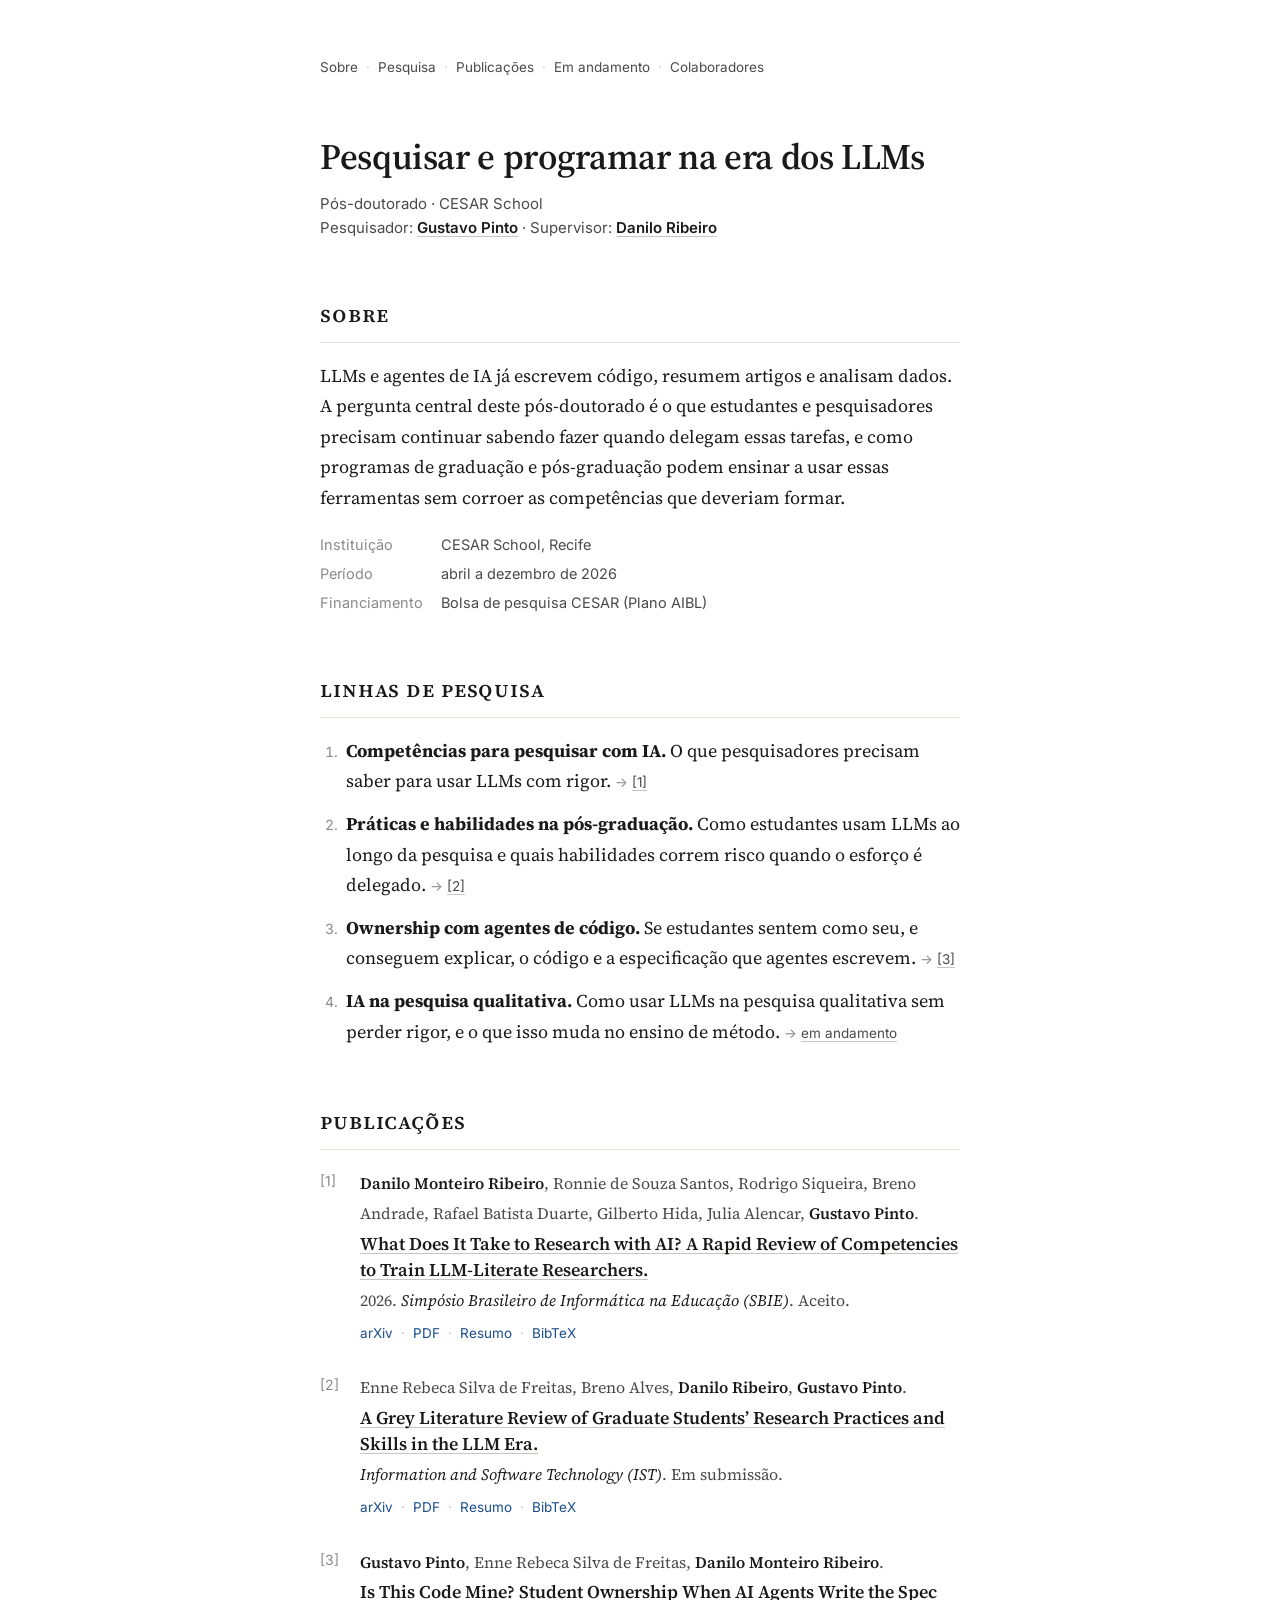
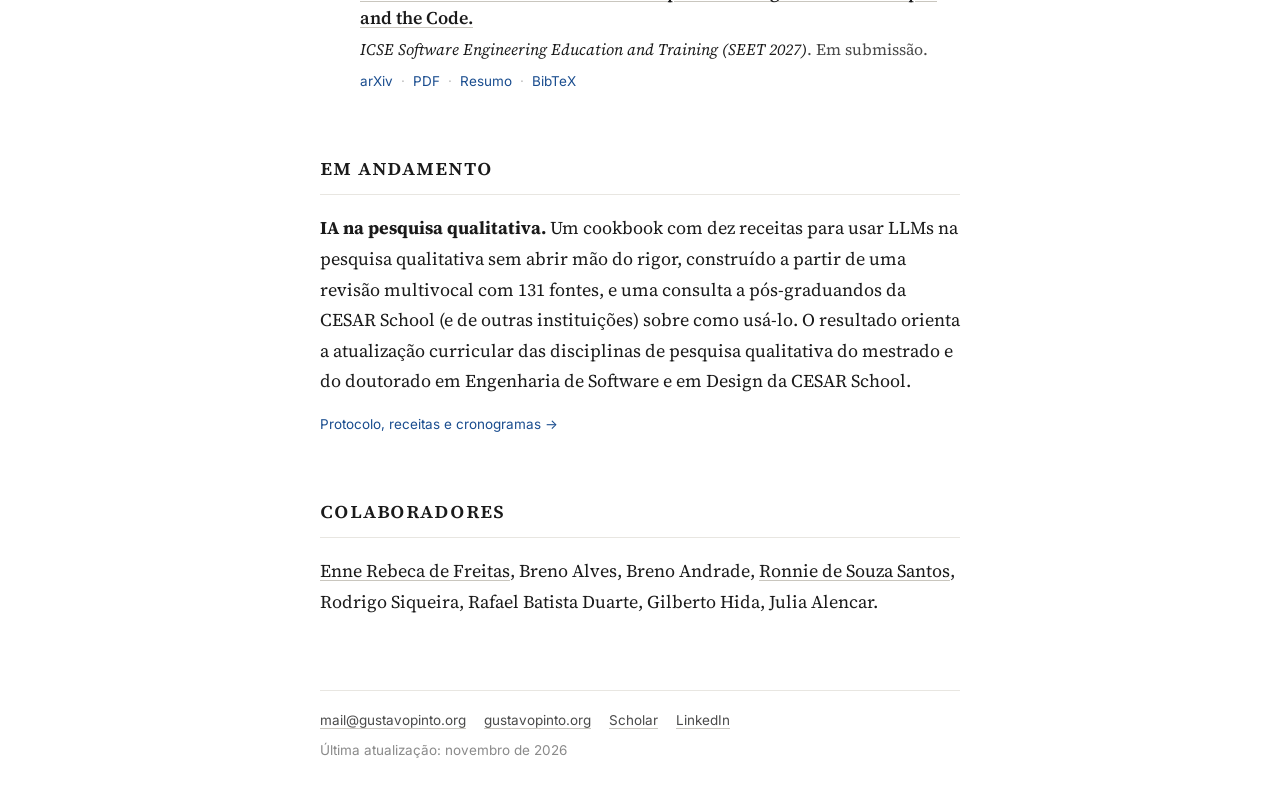
==== commit b53b99ee: "novo protocolo" ====
--- a/index.html
+++ b/index.html
@@ -20,7 +20,7 @@
   <link rel="preconnect" href="https://fonts.gstatic.com" crossorigin />
   <link href="https://fonts.googleapis.com/css2?family=Inter:wght@400;500;600&family=Source+Serif+4:ital,opsz,wght@0,8..60,400;0,8..60,600;1,8..60,400&display=swap" rel="stylesheet" />
 
-  <!-- Metadados estruturados (schema.org) das publicações não anônimas -->
+  <!-- Metadados estruturados (schema.org) das publicações -->
   <script type="application/ld+json">
   {
     "@context": "https://schema.org",
@@ -37,7 +37,16 @@
         "@type": "ScholarlyArticle",
         "headline": "A Grey Literature Review of Graduate Students’ Research Practices and Skills in the LLM Era",
         "author": ["Enne Rebeca Silva de Freitas", "Breno Alves", "Danilo Ribeiro", "Gustavo Pinto"],
-        "creativeWorkStatus": "Under review"
+        "creativeWorkStatus": "Under review",
+        "url": "https://arxiv.org/abs/2607.29519"
+      },
+      {
+        "@type": "ScholarlyArticle",
+        "headline": "Is This Code Mine? Student Ownership When AI Agents Write the Spec and the Code",
+        "author": ["Gustavo Pinto", "Enne Rebeca Silva de Freitas", "Danilo Monteiro Ribeiro"],
+        "datePublished": "2026",
+        "creativeWorkStatus": "Under review",
+        "url": "https://arxiv.org/abs/2611.21501"
       }
     ]
   }
@@ -106,15 +115,13 @@
     .title { display: block; font-size: 18px; font-weight: 600; line-height: 1.45; margin: 2px 0; }
     .venue { font-size: 16px; color: var(--soft); }
     .venue em { color: var(--ink); }
-    .links { font-family: var(--sans); font-size: 13.5px; margin-top: 6px; display: flex; flex-wrap: wrap; gap: 4px 14px; align-items: baseline; }
-    .links a { color: var(--accent); text-decoration: none; }
-    .links a:hover { text-decoration: underline; }
-
-    details { margin-top: 6px; }
-    details > summary { display: inline; cursor: pointer; font-family: var(--sans); font-size: 13.5px; color: var(--accent); list-style: none; }
-    details > summary::-webkit-details-marker { display: none; }
-    details > summary::before { content: "▸ "; font-size: 11px; }
-    details[open] > summary::before { content: "▾ "; }
+    .links { font-family: var(--sans); font-size: 13.5px; margin-top: 6px; display: flex; flex-wrap: wrap; align-items: baseline; }
+    .links > * + *::before { content: "·"; display: inline-block; margin: 0 8px; color: #bbb; text-decoration: none; }
+    .links a, .links .tog { color: var(--accent); text-decoration: none; }
+    .links a:hover, .links .tog:hover { text-decoration: underline; }
+    .tog { font: inherit; background: none; border: 0; padding: 0; cursor: pointer; }
+    .tog[aria-expanded="true"] { font-weight: 600; }
+    .panel[hidden] { display: none; }
     .abs { font-size: 16px; color: var(--soft); margin: 10px 0 0; padding-left: 14px; border-left: 2px solid var(--line); }
     pre.bib { position: relative; font-family: var(--mono); font-size: 12.5px; line-height: 1.55; background: var(--code-bg); border: 1px solid var(--line); border-radius: 4px; padding: 14px 16px; margin: 10px 0 0; overflow-x: auto; white-space: pre; }
     .copy { position: absolute; top: 8px; right: 8px; font-family: var(--sans); font-size: 12px; background: #fff; border: 1px solid var(--line); border-radius: 3px; padding: 2px 8px; cursor: pointer; color: var(--soft); }
@@ -181,7 +188,7 @@
       <li><b>Competências para pesquisar com IA.</b> O que pesquisadores precisam saber para usar LLMs com rigor. <span class="xref">→ <a href="#p1">[1]</a></span></li>
       <li><b>Práticas e habilidades na pós-graduação.</b> Como estudantes usam LLMs ao longo da pesquisa e quais habilidades correm risco quando o esforço é delegado. <span class="xref">→ <a href="#p2">[2]</a></span></li>
       <li><b>Ownership com agentes de código.</b> Se estudantes sentem como seu, e conseguem explicar, o código e a especificação que agentes escrevem. <span class="xref">→ <a href="#p3">[3]</a></span></li>
-      <li><b>LLMs na pesquisa qualitativa.</b> Que etapas da pesquisa qualitativa em Engenharia de Software podem ser apoiadas por LLMs sem perda de rigor. <span class="xref">→ <a href="#andamento">em andamento</a></span></li>
+      <li><b>IA na pesquisa qualitativa.</b> Como usar LLMs na pesquisa qualitativa sem perder rigor, e o que isso muda no ensino de método. <span class="xref">→ <a href="#andamento">em andamento</a></span></li>
     </ol>
   </section>
 
@@ -196,13 +203,13 @@
         <div class="links">
           <a href="https://arxiv.org/abs/2607.16083" target="_blank" rel="noopener">arXiv</a>
           <a href="https://arxiv.org/pdf/2607.16083" target="_blank" rel="noopener">PDF</a>
-        </div>
-        <details>
-          <summary>Resumo</summary>
+          <button class="tog" type="button" aria-expanded="false" aria-controls="p1-abs">Resumo</button>
+          <button class="tog" type="button" aria-expanded="false" aria-controls="p1-bib">BibTeX</button>
+        </div>
+        <div class="panel" id="p1-abs" hidden>
           <p class="abs">Revisão rápida de 194 artigos publicados entre 2022 e 2025, dos quais 40 foram analisados tematicamente. O estudo identifica oito competências para pesquisar com LLMs. A mais frequente é domínio do assunto com supervisão do resultado da IA, incluindo verificação de fontes e responsabilidade do pesquisador. Seguem metacognição e decisão sobre quando usar IA, ética e integridade acadêmica, prompt engineering para pesquisa e reprodutibilidade do uso de IA.</p>
-        </details>
-        <details>
-          <summary>BibTeX</summary>
+        </div>
+        <div class="panel" id="p1-bib" hidden>
 <pre class="bib"><button class="copy" type="button">copiar</button>@inproceedings{ribeiro2026research,
   title     = {What Does It Take to Research with {AI}? A Rapid Review
                of Competencies to Train {LLM}-Literate Researchers},
@@ -214,38 +221,61 @@
   eprint    = {2607.16083},
   archivePrefix = {arXiv}
 }</pre>
-        </details>
+        </div>
       </li>
 
       <li id="p2">
         <span class="authors">Enne Rebeca Silva de Freitas, Breno Alves, <b>Danilo Ribeiro</b>, <b>Gustavo Pinto</b>.</span>
-        <span class="title">A Grey Literature Review of Graduate Students’ Research Practices and Skills in the LLM Era.</span>
+        <a class="title" href="https://arxiv.org/abs/2607.29519" target="_blank" rel="noopener">A Grey Literature Review of Graduate Students’ Research Practices and Skills in the LLM Era.</a>
         <span class="venue"><em>Information and Software Technology (IST)</em>. Em submissão.</span>
-        <details>
-          <summary>Resumo</summary>
+        <div class="links">
+          <a href="https://arxiv.org/abs/2607.29519" target="_blank" rel="noopener">arXiv</a>
+          <a href="https://arxiv.org/pdf/2607.29519" target="_blank" rel="noopener">PDF</a>
+          <button class="tog" type="button" aria-expanded="false" aria-controls="p2-abs">Resumo</button>
+          <button class="tog" type="button" aria-expanded="false" aria-controls="p2-bib">BibTeX</button>
+        </div>
+        <div class="panel" id="p2-abs" hidden>
           <p class="abs">Revisão de literatura cinza com 1.383 posts de cinco subreddits voltados à pesquisa, dos quais 54 foram analisados tematicamente. O estudo identifica sete categorias de práticas e nove de habilidades. Os participantes situam o problema em aceitar o resultado sem inspecioná-lo, não em usar LLMs, e alertam que delegar a parte trabalhosa da tarefa (depurar, ler, validar fontes) entrega o resultado sem desenvolver a habilidade. Habilidades tradicionais, como programação e pensamento crítico, são o que permite verificar o que um LLM produz.</p>
-        </details>
-        <details>
-          <summary>BibTeX</summary>
+        </div>
+        <div class="panel" id="p2-bib" hidden>
 <pre class="bib"><button class="copy" type="button">copiar</button>@unpublished{freitas2026grey,
   title  = {A Grey Literature Review of Graduate Students' Research
             Practices and Skills in the {LLM} Era},
   author = {Freitas, Enne Rebeca Silva de and Alves, Breno and
             Ribeiro, Danilo and Pinto, Gustavo},
   note   = {Under review at Information and Software Technology},
-  year   = {2026}
+  year   = {2026},
+  eprint = {2607.29519},
+  archivePrefix = {arXiv}
 }</pre>
-        </details>
+        </div>
       </li>
 
       <li id="p3">
-        <span class="authors blind">Autoria omitida (revisão duplo-cega).</span>
-        <span class="title">Is This Code Mine? Student Ownership When AI Agents Write the Spec and the Code.</span>
+        <span class="authors"><b>Gustavo Pinto</b>, Enne Rebeca Silva de Freitas, <b>Danilo Monteiro Ribeiro</b>.</span>
+        <a class="title" href="https://arxiv.org/abs/2611.21501" target="_blank" rel="noopener">Is This Code Mine? Student Ownership When AI Agents Write the Spec and the Code.</a>
         <span class="venue"><em>ICSE Software Engineering Education and Training (SEET 2027)</em>. Em submissão.</span>
-        <details>
-          <summary>Resumo</summary>
+        <div class="links">
+          <a href="https://arxiv.org/abs/2611.21501" target="_blank" rel="noopener">arXiv</a>
+          <a href="https://arxiv.org/pdf/2611.21501" target="_blank" rel="noopener">PDF</a>
+          <button class="tog" type="button" aria-expanded="false" aria-controls="p3-abs">Resumo</button>
+          <button class="tog" type="button" aria-expanded="false" aria-controls="p3-bib">BibTeX</button>
+        </div>
+        <div class="panel" id="p3-abs" hidden>
           <p class="abs">Em uma disciplina eletiva, 18 duplas construíram aplicações com agentes de IA sob Spec-Driven Development. O estudo combina o histórico minerado dos repositórios, os prompts registrados e um survey com 33 estudantes. Os agentes escreveram 69% das especificações que deveriam manter os estudantes no controle. Os estudantes atribuem a si metade das ideias, mas só um quinto do código, e a maioria não conseguiria explicá-lo a um colega nem modificá-lo sem o agente.</p>
-        </details>
+        </div>
+        <div class="panel" id="p3-bib" hidden>
+<pre class="bib"><button class="copy" type="button">copiar</button>@misc{pinto2026codemine,
+  title  = {Is This Code Mine? Student Ownership When {AI} Agents
+            Write the Spec and the Code},
+  author = {Pinto, Gustavo and Freitas, Enne Rebeca Silva de and
+            Ribeiro, Danilo Monteiro},
+  year   = {2026},
+  eprint = {2611.21501},
+  archivePrefix = {arXiv},
+  note   = {Submitted to ICSE SEET}
+}</pre>
+        </div>
       </li>
 
     </ol>
@@ -253,13 +283,15 @@
 
   <section id="andamento">
     <h2>Em andamento</h2>
-    <p><b>LLMs na pesquisa qualitativa em Engenharia de Software.</b>
-      Protocolo em elaboração. O estudo investiga como LLMs já são usados em
-      pesquisas qualitativas em ES e quais práticas podem ser organizadas em
-      <em>cookbooks</em>, guias que apoiam o pesquisador sem comprometer o rigor da análise.</p>
-    <p class="rq"><b>RQ1</b>Quais etapas da pesquisa qualitativa em Engenharia de Software podem ser apoiadas por LLMs, e quais devem ficar só com o pesquisador?</p>
-    <p class="rq"><b>RQ2</b>Como pesquisas qualitativas em Engenharia de Software já usam LLMs, e quais dessas práticas podem ser estabelecidas em cookbooks?</p>
-    <p class="rq"><b>RQ3</b>O que um cookbook precisa conter para preservar o rigor da pesquisa qualitativa?</p>
+    <p><b>IA na pesquisa qualitativa.</b>
+      Um cookbook com dez receitas para usar LLMs na pesquisa qualitativa sem abrir mão do rigor,
+      construído a partir de uma revisão multivocal com 131 fontes, e uma consulta a pós-graduandos
+      da CESAR School (e de outras instituições) sobre como usá-lo. O resultado orienta a atualização
+      curricular das disciplinas de pesquisa qualitativa do mestrado e do doutorado em Engenharia de
+      Software e em Design da CESAR School.</p>
+    <div class="links">
+      <a href="ia-pesquisa-qualitativa.html">Protocolo, receitas e cronogramas →</a>
+    </div>
   </section>
 
   <section id="colaboradores">
@@ -289,6 +321,16 @@
 </main>
 
 <script>
+  // Botões "Resumo" e "BibTeX": abrem o painel logo abaixo da linha de links
+  document.querySelectorAll('.tog').forEach(function (btn) {
+    btn.addEventListener('click', function () {
+      var panel = document.getElementById(btn.getAttribute('aria-controls'));
+      var open = btn.getAttribute('aria-expanded') === 'true';
+      btn.setAttribute('aria-expanded', String(!open));
+      panel.hidden = open;
+    });
+  });
+
   // Botão "copiar" dos blocos BibTeX
   document.querySelectorAll('pre.bib .copy').forEach(function (btn) {
     btn.addEventListener('click', function () {
